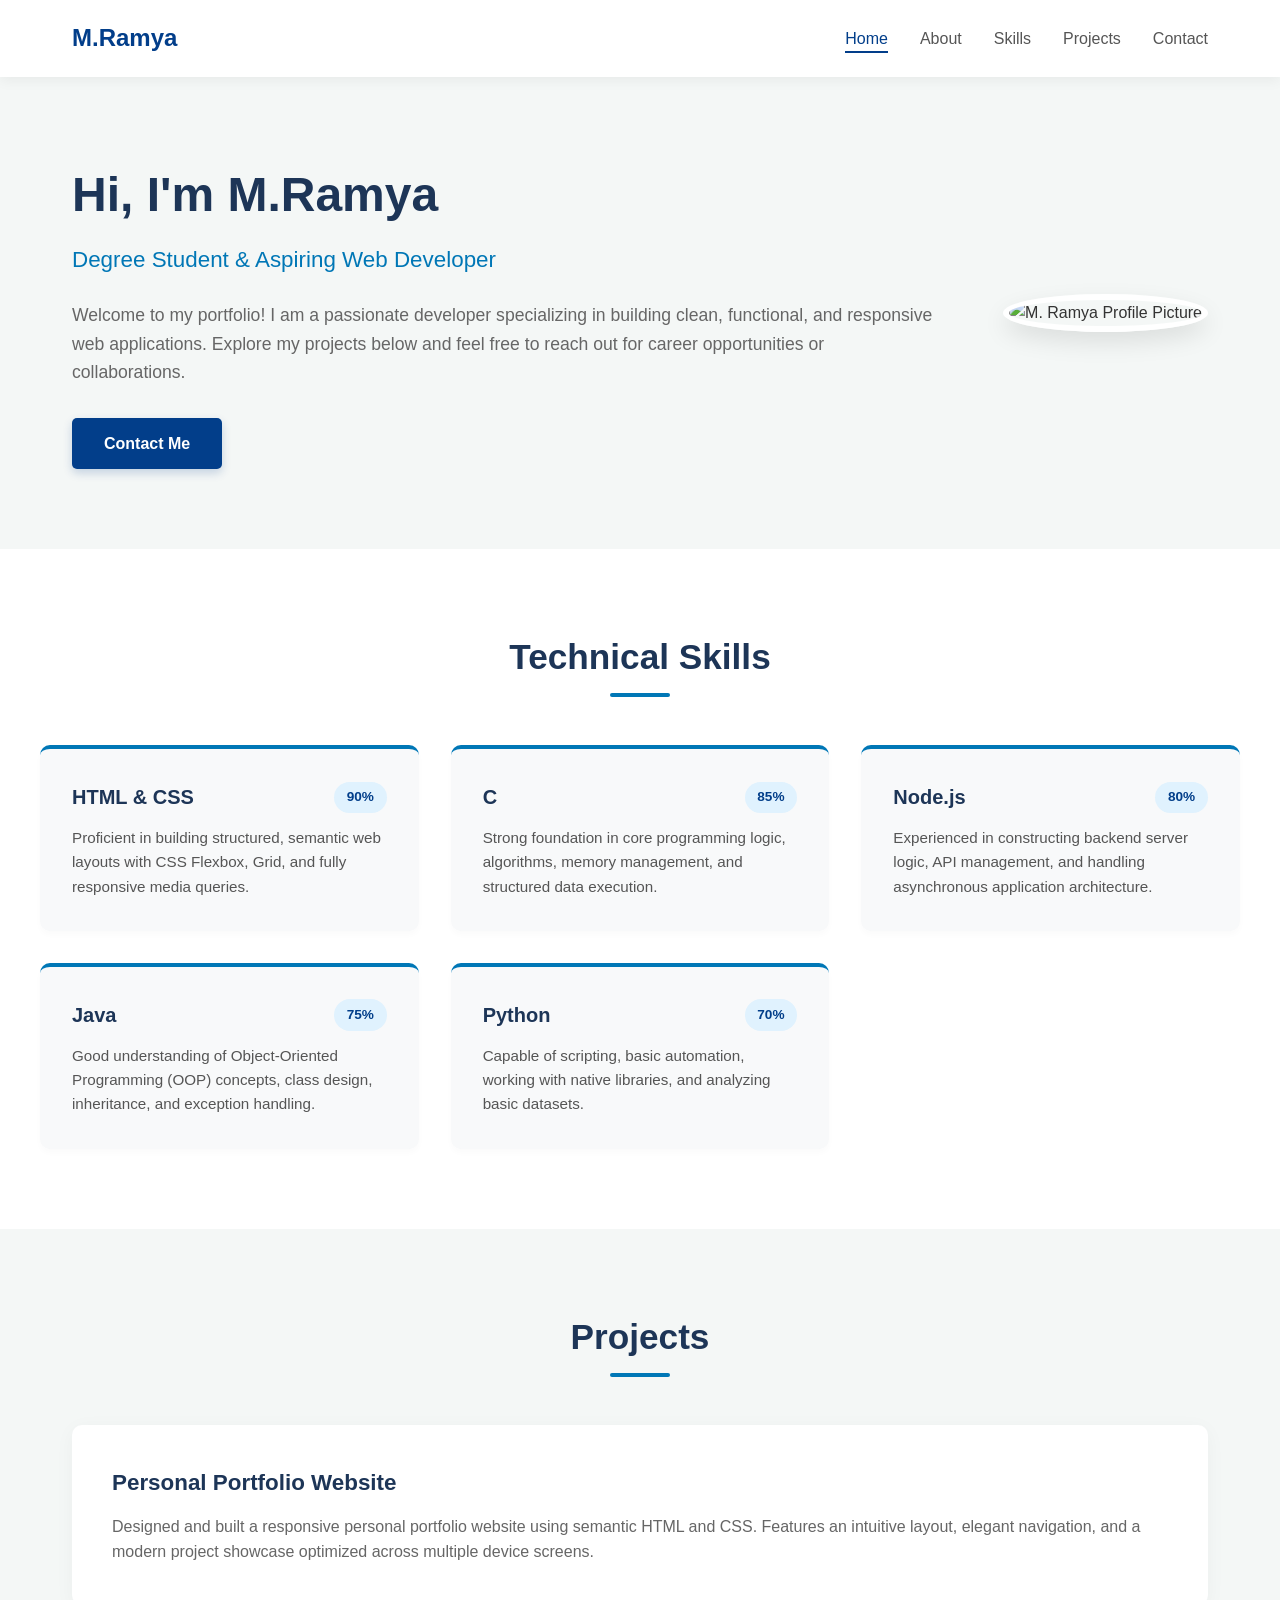
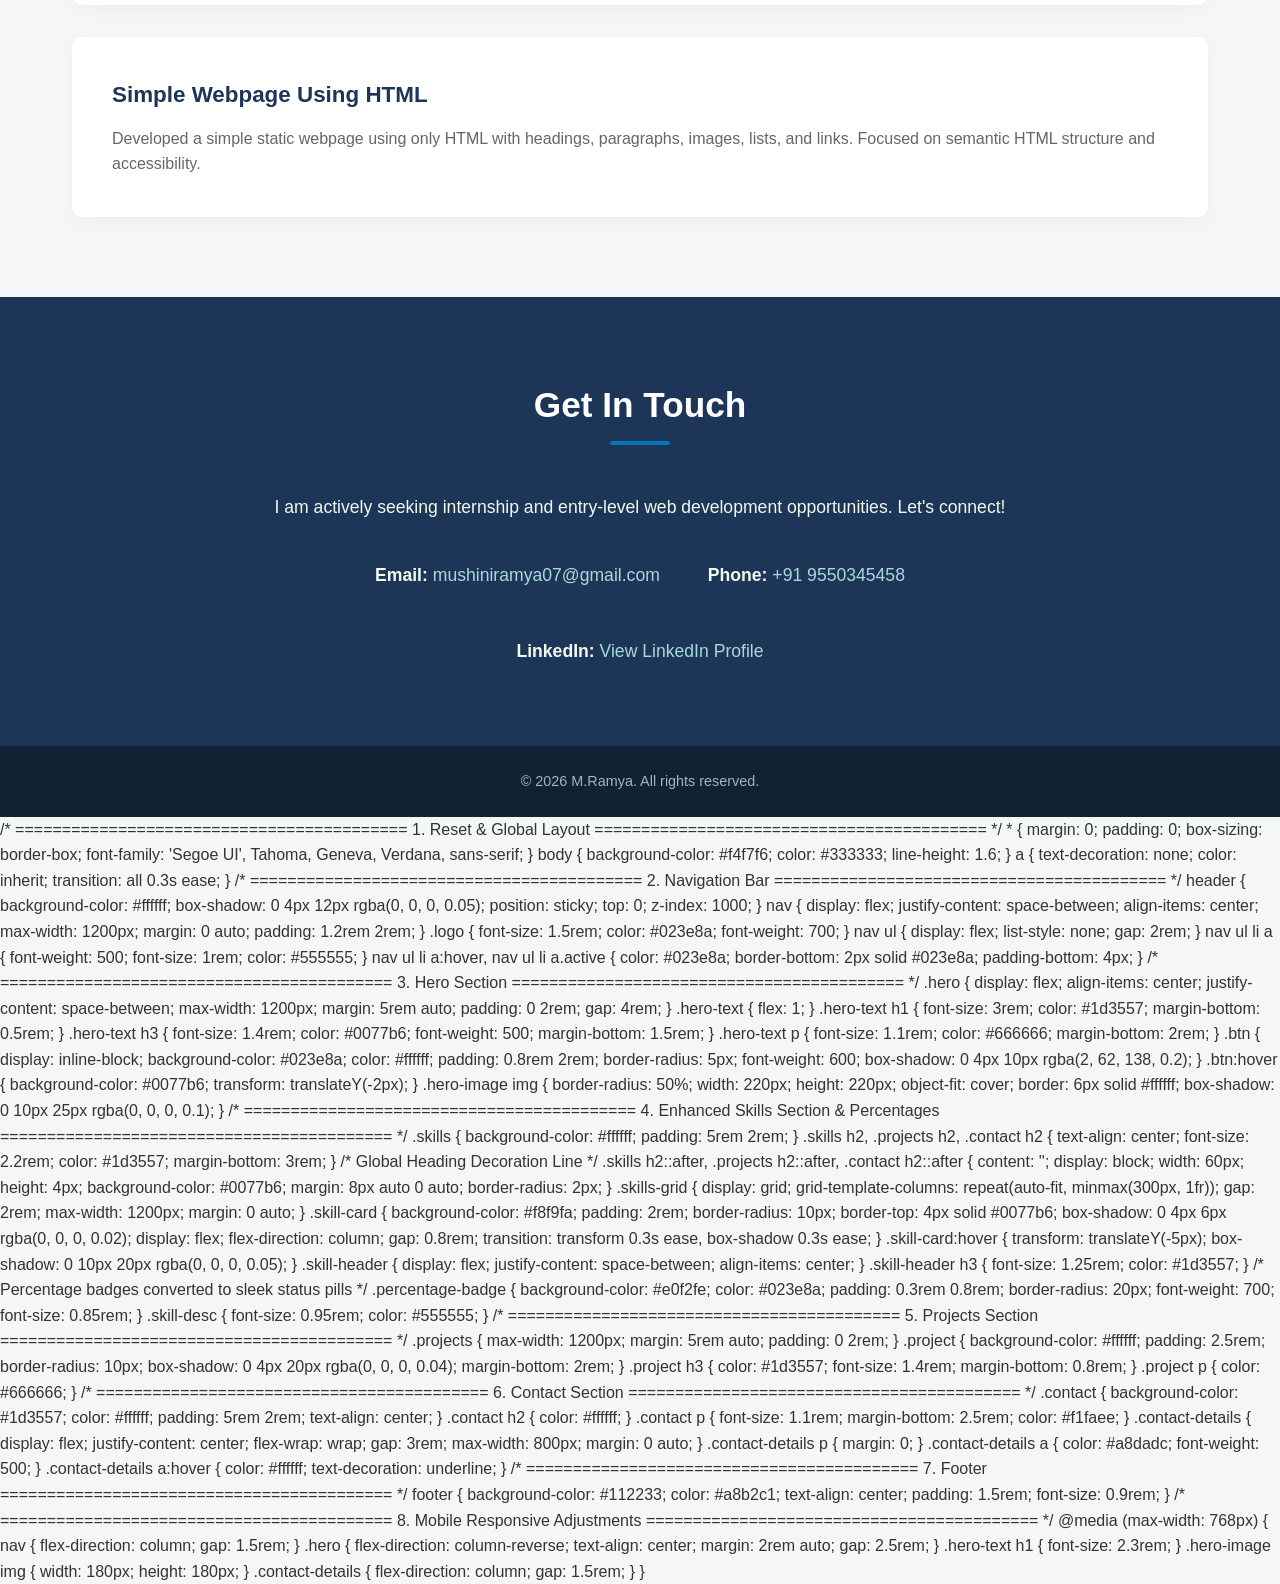
==== index.html @ 402111fc "Update and rename Home.html to index.html" ====
<!DOCTYPE html>
<html lang="en">
<head>
    <meta charset="UTF-8">
    <meta name="viewport" content="width=device-width, initial-scale=1.0">
    <title>M.Ramya | Portfolio</title>
    <link rel="stylesheet" href="style1.css">
</head>
<body>
    <header>
        <nav>
            <h2 class="logo">M.Ramya</h2>
            <ul>
                <li><a href="home.html" class="active">Home</a></li>
                <li><a href="about.html">About</a></li>   
                <li><a href="skill.html">Skills</a></li>
                <li><a href="project.html">Projects</a></li>
                <li><a href="contact.html">Contact</a></li>
            </ul>
        </nav>
    </header>

    <section class="hero">
        <div class="hero-text">
            <h1>Hi, I'm M.Ramya</h1>
            <h3>Degree Student & Aspiring Web Developer</h3>
            <p>Welcome to my portfolio! I am a passionate developer specializing in building clean, functional, and responsive web applications. Explore my projects below and feel free to reach out for career opportunities or collaborations.</p>
            <a href="contact.html" class="btn">Contact Me</a>
        </div>

        <div class="hero-image">
            <img src="download.jpg" alt="M. Ramya Profile Picture" width="150">
        </div>
    </section>

    <section class="skills">
        <h2>Technical Skills</h2>
        <div class="skills-grid">
            
            <div class="skill-card">
                <div class="skill-header">
                    <h3>HTML & CSS</h3>
                    <span class="percentage-badge">90%</span>
                </div>    
                <p class="skill-desc">Proficient in building structured, semantic web layouts with CSS Flexbox, Grid, and fully responsive media queries.</p>
            </div>    

            <div class="skill-card">
                <div class="skill-header">
                    <h3>C</h3>
                    <span class="percentage-badge">85%</span>
                </div>
                <p class="skill-desc">Strong foundation in core programming logic, algorithms, memory management, and structured data execution.</p>
            </div>

            <div class="skill-card">
                <div class="skill-header">
                    <h3>Node.js</h3>
                    <span class="percentage-badge">80%</span>
                </div>
                <p class="skill-desc">Experienced in constructing backend server logic, API management, and handling asynchronous application architecture.</p>
            </div>

            <div class="skill-card">
                <div class="skill-header">
                    <h3>Java</h3>
                    <span class="percentage-badge">75%</span>
                </div>
                <p class="skill-desc">Good understanding of Object-Oriented Programming (OOP) concepts, class design, inheritance, and exception handling.</p>
            </div>

            <div class="skill-card">
                <div class="skill-header">
                    <h3>Python</h3>
                    <span class="percentage-badge">70%</span>
                </div>
                <p class="skill-desc">Capable of scripting, basic automation, working with native libraries, and analyzing basic datasets.</p>
            </div>
        </div>
    </section>

    <section class="projects">
        <h2>Projects</h2>

        <div class="project">
            <h3>Personal Portfolio Website</h3>
            <p>
                Designed and built a responsive personal portfolio website using semantic HTML and CSS. Features an intuitive layout, elegant navigation, and a modern project showcase optimized across multiple device screens.
            </p>
        </div>

        <div class="project">
             <h3>Simple Webpage Using HTML</h3>
            <p>
                Developed a simple static webpage using only HTML with headings,
                paragraphs, images, lists, and links. Focused on semantic HTML 
                structure and accessibility.
            </p>
        </div>
    </section>

    <section class="contact" id="contact">
        <h2>Get In Touch</h2>
        <p>I am actively seeking internship and entry-level web development opportunities. Let's connect!</p>
        
        <div class="contact-details">
            <p><strong>Email:</strong> <a href="mailto:mushiniramya07@gmail.com">mushiniramya07@gmail.com</a></p>
            <p><strong>Phone:</strong> <a href="tel:+919550345458">+91 9550345458</a></p>
            <p><strong>LinkedIn:</strong> <a href="https://www.linkedin.com/in/mushini-ramya-7a89693aa?utm_source=share_via&utm_content=profile&utm_medium=member_android" target="_blank">View LinkedIn Profile</a></p>
        </div>
    </section>

    <footer>
        <p>&copy; 2026 M.Ramya. All rights reserved.</p>
    </footer>
</body>
</html>
/* ==========================================
   1. Reset & Global Layout
   ========================================== */
* {
    margin: 0;
    padding: 0;
    box-sizing: border-box;
    font-family: 'Segoe UI', Tahoma, Geneva, Verdana, sans-serif;
}

body {
    background-color: #f4f7f6;
    color: #333333;
    line-height: 1.6;
}

a {
    text-decoration: none;
    color: inherit;
    transition: all 0.3s ease;
}

/* ==========================================
   2. Navigation Bar
   ========================================== */
header {
    background-color: #ffffff;
    box-shadow: 0 4px 12px rgba(0, 0, 0, 0.05);
    position: sticky;
    top: 0;
    z-index: 1000;
}

nav {
    display: flex;
    justify-content: space-between;
    align-items: center;
    max-width: 1200px;
    margin: 0 auto;
    padding: 1.2rem 2rem;
}

.logo {
    font-size: 1.5rem;
    color: #023e8a;
    font-weight: 700;
}

nav ul {
    display: flex;
    list-style: none;
    gap: 2rem;
}

nav ul li a {
    font-weight: 500;
    font-size: 1rem;
    color: #555555;
}

nav ul li a:hover,
nav ul li a.active {
    color: #023e8a;
    border-bottom: 2px solid #023e8a;
    padding-bottom: 4px;
}

/* ==========================================
   3. Hero Section
   ========================================== */
.hero {
    display: flex;
    align-items: center;
    justify-content: space-between;
    max-width: 1200px;
    margin: 5rem auto;
    padding: 0 2rem;
    gap: 4rem;
}

.hero-text {
    flex: 1;
}

.hero-text h1 {
    font-size: 3rem;
    color: #1d3557;
    margin-bottom: 0.5rem;
}

.hero-text h3 {
    font-size: 1.4rem;
    color: #0077b6;
    font-weight: 500;
    margin-bottom: 1.5rem;
}

.hero-text p {
    font-size: 1.1rem;
    color: #666666;
    margin-bottom: 2rem;
}

.btn {
    display: inline-block;
    background-color: #023e8a;
    color: #ffffff;
    padding: 0.8rem 2rem;
    border-radius: 5px;
    font-weight: 600;
    box-shadow: 0 4px 10px rgba(2, 62, 138, 0.2);
}

.btn:hover {
    background-color: #0077b6;
    transform: translateY(-2px);
}

.hero-image img {
    border-radius: 50%;
    width: 220px;
    height: 220px;
    object-fit: cover;
    border: 6px solid #ffffff;
    box-shadow: 0 10px 25px rgba(0, 0, 0, 0.1);
}

/* ==========================================
   4. Enhanced Skills Section & Percentages
   ========================================== */
.skills {
    background-color: #ffffff;
    padding: 5rem 2rem;
}

.skills h2, .projects h2, .contact h2 {
    text-align: center;
    font-size: 2.2rem;
    color: #1d3557;
    margin-bottom: 3rem;
}

/* Global Heading Decoration Line */
.skills h2::after, .projects h2::after, .contact h2::after {
    content: '';
    display: block;
    width: 60px;
    height: 4px;
    background-color: #0077b6;
    margin: 8px auto 0 auto;
    border-radius: 2px;
}

.skills-grid {
    display: grid;
    grid-template-columns: repeat(auto-fit, minmax(300px, 1fr));
    gap: 2rem;
    max-width: 1200px;
    margin: 0 auto;
}

.skill-card {
    background-color: #f8f9fa;
    padding: 2rem;
    border-radius: 10px;
    border-top: 4px solid #0077b6;
    box-shadow: 0 4px 6px rgba(0, 0, 0, 0.02);
    display: flex;
    flex-direction: column;
    gap: 0.8rem;
    transition: transform 0.3s ease, box-shadow 0.3s ease;
}

.skill-card:hover {
    transform: translateY(-5px);
    box-shadow: 0 10px 20px rgba(0, 0, 0, 0.05);
}

.skill-header {
    display: flex;
    justify-content: space-between;
    align-items: center;
}

.skill-header h3 {
    font-size: 1.25rem;
    color: #1d3557;
}

/* Percentage badges converted to sleek status pills */
.percentage-badge {
    background-color: #e0f2fe;
    color: #023e8a;
    padding: 0.3rem 0.8rem;
    border-radius: 20px;
    font-weight: 700;
    font-size: 0.85rem;
}

.skill-desc {
    font-size: 0.95rem;
    color: #555555;
}

/* ==========================================
   5. Projects Section
   ========================================== */
.projects {
    max-width: 1200px;
    margin: 5rem auto;
    padding: 0 2rem;
}

.project {
    background-color: #ffffff;
    padding: 2.5rem;
    border-radius: 10px;
    box-shadow: 0 4px 20px rgba(0, 0, 0, 0.04);
    margin-bottom: 2rem;
}

.project h3 {
    color: #1d3557;
    font-size: 1.4rem;
    margin-bottom: 0.8rem;
}

.project p {
    color: #666666;
}

/* ==========================================
   6. Contact Section
   ========================================== */
.contact {
    background-color: #1d3557;
    color: #ffffff;
    padding: 5rem 2rem;
    text-align: center;
}

.contact h2 {
    color: #ffffff;
}

.contact p {
    font-size: 1.1rem;
    margin-bottom: 2.5rem;
    color: #f1faee;
}

.contact-details {
    display: flex;
    justify-content: center;
    flex-wrap: wrap;
    gap: 3rem;
    max-width: 800px;
    margin: 0 auto;
}

.contact-details p {
    margin: 0;
}

.contact-details a {
    color: #a8dadc;
    font-weight: 500;
}

.contact-details a:hover {
    color: #ffffff;
    text-decoration: underline;
}

/* ==========================================
   7. Footer
   ========================================== */
footer {
    background-color: #112233;
    color: #a8b2c1;
    text-align: center;
    padding: 1.5rem;
    font-size: 0.9rem;
}

/* ==========================================
   8. Mobile Responsive Adjustments
   ========================================== */
@media (max-width: 768px) {
    nav {
        flex-direction: column;
        gap: 1.5rem;
    }

    .hero {
        flex-direction: column-reverse;
        text-align: center;
        margin: 2rem auto;
        gap: 2.5rem;
    }

    .hero-text h1 {
        font-size: 2.3rem;
    }

    .hero-image img {
        width: 180px;
        height: 180px;
    }

    .contact-details {
        flex-direction: column;
        gap: 1.5rem;
    }
}
---- style1.css ----
/* ==========================================
   1. Reset & Global Layout
   ========================================== */
* {
    margin: 0;
    padding: 0;
    box-sizing: border-box;
    font-family: 'Segoe UI', Tahoma, Geneva, Verdana, sans-serif;
}

body {
    background-color: #f4f7f6;
    color: #333333;
    line-height: 1.6;
}

a {
    text-decoration: none;
    color: inherit;
    transition: all 0.3s ease;
}

/* ==========================================
   2. Navigation Bar
   ========================================== */
header {
    background-color: #ffffff;
    box-shadow: 0 4px 12px rgba(0, 0, 0, 0.05);
    position: sticky;
    top: 0;
    z-index: 1000;
}

nav {
    display: flex;
    justify-content: space-between;
    align-items: center;
    max-width: 1200px;
    margin: 0 auto;
    padding: 1.2rem 2rem;
}

.logo {
    font-size: 1.5rem;
    color: #023e8a;
    font-weight: 700;
}

nav ul {
    display: flex;
    list-style: none;
    gap: 2rem;
}

nav ul li a {
    font-weight: 500;
    font-size: 1rem;
    color: #555555;
}

nav ul li a:hover,
nav ul li a.active {
    color: #023e8a;
    border-bottom: 2px solid #023e8a;
    padding-bottom: 4px;
}

/* ==========================================
   3. Hero Section
   ========================================== */
.hero {
    display: flex;
    align-items: center;
    justify-content: space-between;
    max-width: 1200px;
    margin: 5rem auto;
    padding: 0 2rem;
    gap: 4rem;
}

.hero-text {
    flex: 1;
}

.hero-text h1 {
    font-size: 3rem;
    color: #1d3557;
    margin-bottom: 0.5rem;
}

.hero-text h3 {
    font-size: 1.4rem;
    color: #0077b6;
    font-weight: 500;
    margin-bottom: 1.5rem;
}

.hero-text p {
    font-size: 1.1rem;
    color: #666666;
    margin-bottom: 2rem;
}

.btn {
    display: inline-block;
    background-color: #023e8a;
    color: #ffffff;
    padding: 0.8rem 2rem;
    border-radius: 5px;
    font-weight: 600;
    box-shadow: 0 4px 10px rgba(2, 62, 138, 0.2);
}

.btn:hover {
    background-color: #0077b6;
    transform: translateY(-2px);
}

.hero-image img {
    border-radius: 50%;
    width: 220px;
    height: 220px;
    object-fit: cover;
    border: 6px solid #ffffff;
    box-shadow: 0 10px 25px rgba(0, 0, 0, 0.1);
}

/* ==========================================
   4. Enhanced Skills Section & Percentages
   ========================================== */
.skills {
    background-color: #ffffff;
    padding: 5rem 2rem;
}

.skills h2, .projects h2, .contact h2 {
    text-align: center;
    font-size: 2.2rem;
    color: #1d3557;
    margin-bottom: 3rem;
}

/* Global Heading Decoration Line */
.skills h2::after, .projects h2::after, .contact h2::after {
    content: '';
    display: block;
    width: 60px;
    height: 4px;
    background-color: #0077b6;
    margin: 8px auto 0 auto;
    border-radius: 2px;
}

.skills-grid {
    display: grid;
    grid-template-columns: repeat(auto-fit, minmax(300px, 1fr));
    gap: 2rem;
    max-width: 1200px;
    margin: 0 auto;
}

.skill-card {
    background-color: #f8f9fa;
    padding: 2rem;
    border-radius: 10px;
    border-top: 4px solid #0077b6;
    box-shadow: 0 4px 6px rgba(0, 0, 0, 0.02);
    display: flex;
    flex-direction: column;
    gap: 0.8rem;
    transition: transform 0.3s ease, box-shadow 0.3s ease;
}

.skill-card:hover {
    transform: translateY(-5px);
    box-shadow: 0 10px 20px rgba(0, 0, 0, 0.05);
}

.skill-header {
    display: flex;
    justify-content: space-between;
    align-items: center;
}

.skill-header h3 {
    font-size: 1.25rem;
    color: #1d3557;
}

/* Percentage badges converted to sleek status pills */
.percentage-badge {
    background-color: #e0f2fe;
    color: #023e8a;
    padding: 0.3rem 0.8rem;
    border-radius: 20px;
    font-weight: 700;
    font-size: 0.85rem;
}

.skill-desc {
    font-size: 0.95rem;
    color: #555555;
}

/* ==========================================
   5. Projects Section
   ========================================== */
.projects {
    max-width: 1200px;
    margin: 5rem auto;
    padding: 0 2rem;
}

.project {
    background-color: #ffffff;
    padding: 2.5rem;
    border-radius: 10px;
    box-shadow: 0 4px 20px rgba(0, 0, 0, 0.04);
    margin-bottom: 2rem;
}

.project h3 {
    color: #1d3557;
    font-size: 1.4rem;
    margin-bottom: 0.8rem;
}

.project p {
    color: #666666;
}

/* ==========================================
   6. Contact Section
   ========================================== */
.contact {
    background-color: #1d3557;
    color: #ffffff;
    padding: 5rem 2rem;
    text-align: center;
}

.contact h2 {
    color: #ffffff;
}

.contact p {
    font-size: 1.1rem;
    margin-bottom: 2.5rem;
    color: #f1faee;
}

.contact-details {
    display: flex;
    justify-content: center;
    flex-wrap: wrap;
    gap: 3rem;
    max-width: 800px;
    margin: 0 auto;
}

.contact-details p {
    margin: 0;
}

.contact-details a {
    color: #a8dadc;
    font-weight: 500;
}

.contact-details a:hover {
    color: #ffffff;
    text-decoration: underline;
}

/* ==========================================
   7. Footer
   ========================================== */
footer {
    background-color: #112233;
    color: #a8b2c1;
    text-align: center;
    padding: 1.5rem;
    font-size: 0.9rem;
}

/* ==========================================
   8. Mobile Responsive Adjustments
   ========================================== */
@media (max-width: 768px) {
    nav {
        flex-direction: column;
        gap: 1.5rem;
    }

    .hero {
        flex-direction: column-reverse;
        text-align: center;
        margin: 2rem auto;
        gap: 2.5rem;
    }

    .hero-text h1 {
        font-size: 2.3rem;
    }

    .hero-image img {
        width: 180px;
        height: 180px;
    }

    .contact-details {
        flex-direction: column;
        gap: 1.5rem;
    }
}
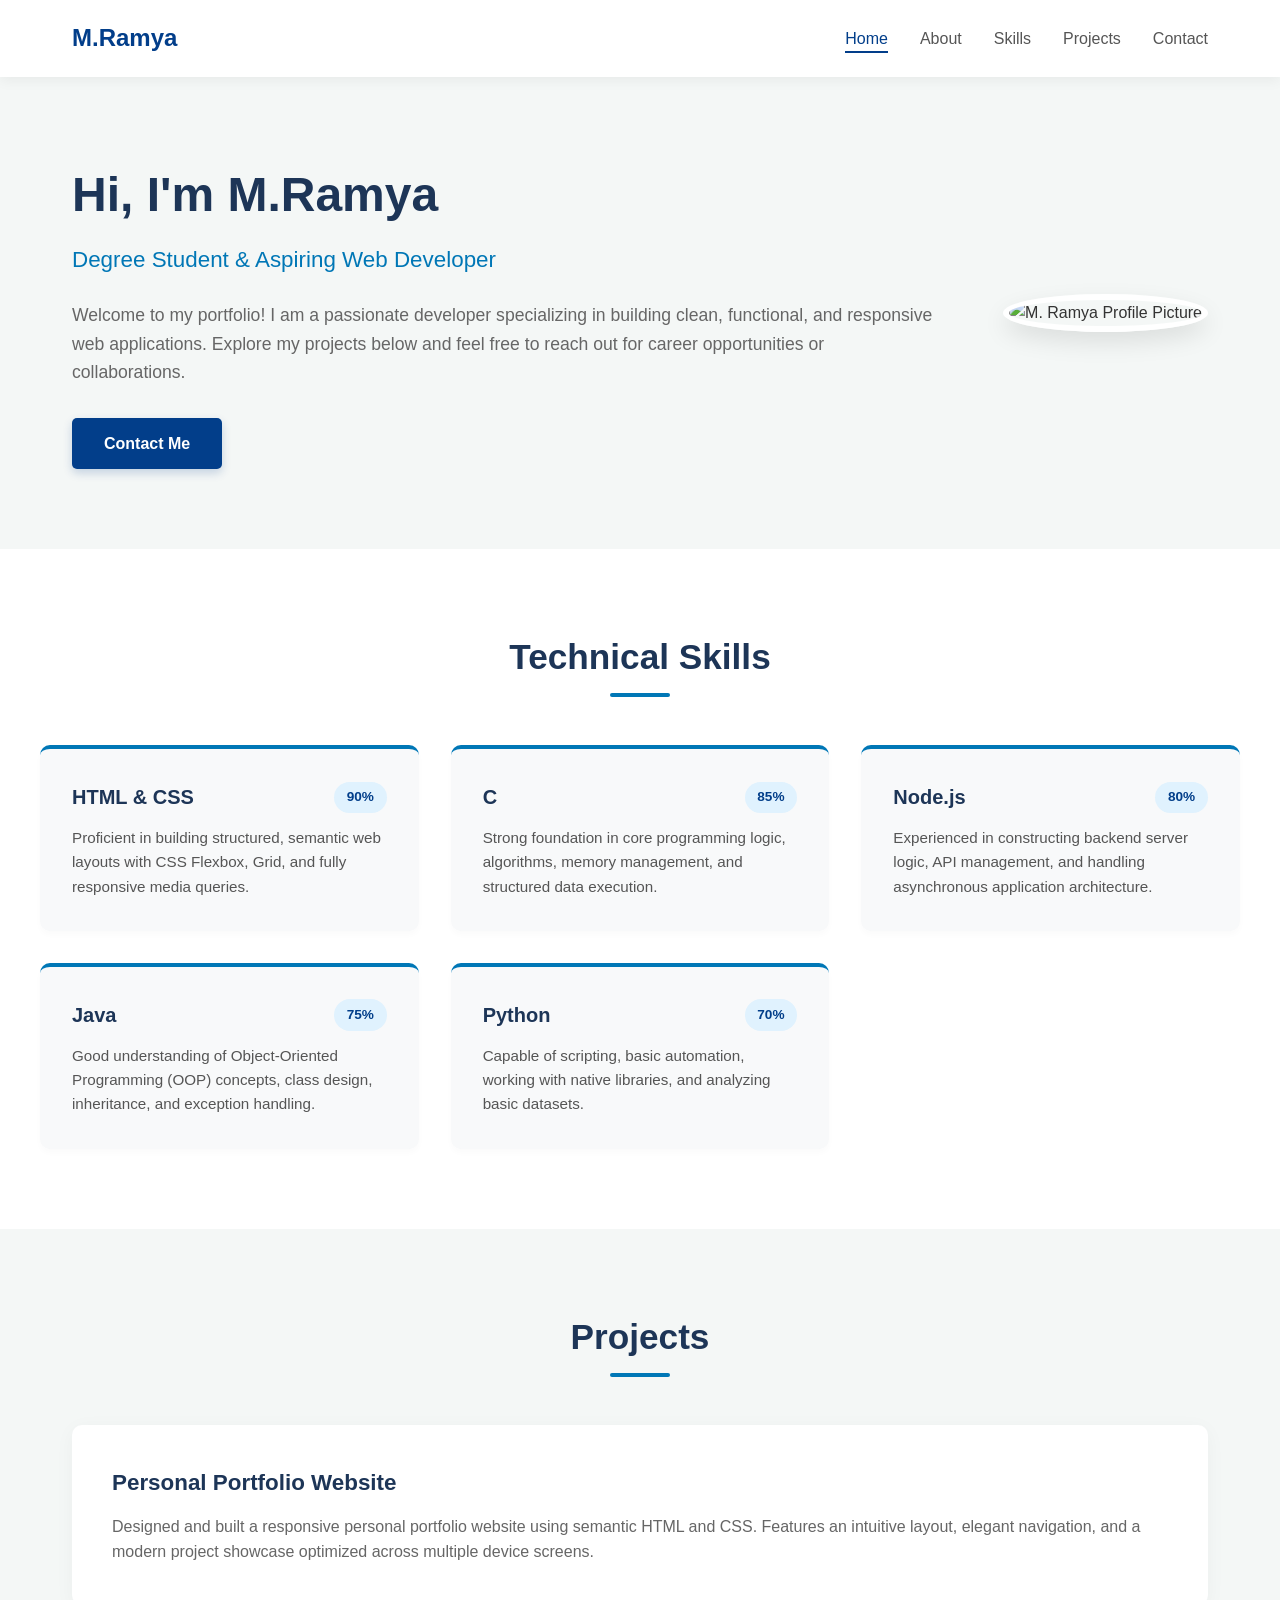
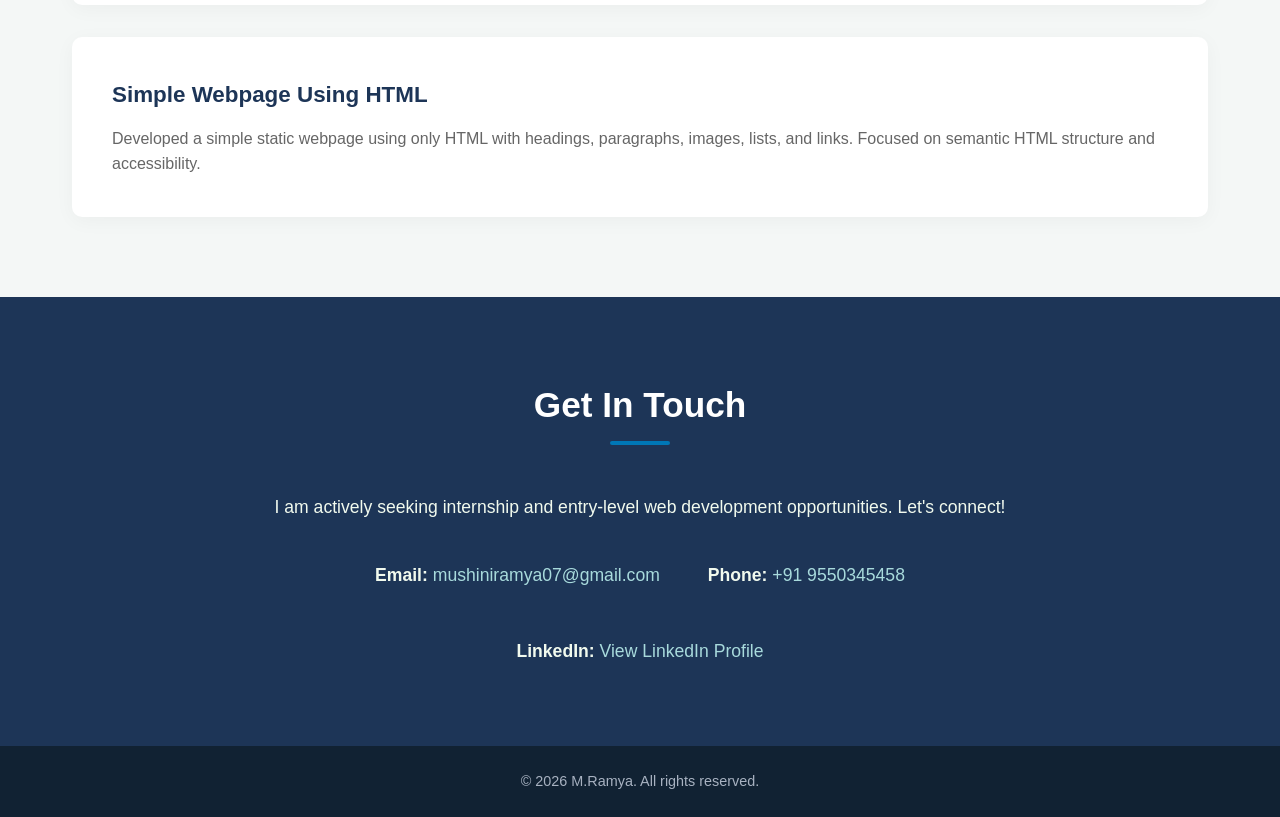
==== commit 533996c8: "Update index.html" ====
--- a/index.html
+++ b/index.html
@@ -115,318 +115,4 @@
     </footer>
 </body>
 </html>
-/* ==========================================
-   1. Reset & Global Layout
-   ========================================== */
-* {
-    margin: 0;
-    padding: 0;
-    box-sizing: border-box;
-    font-family: 'Segoe UI', Tahoma, Geneva, Verdana, sans-serif;
-}
-
-body {
-    background-color: #f4f7f6;
-    color: #333333;
-    line-height: 1.6;
-}
-
-a {
-    text-decoration: none;
-    color: inherit;
-    transition: all 0.3s ease;
-}
-
-/* ==========================================
-   2. Navigation Bar
-   ========================================== */
-header {
-    background-color: #ffffff;
-    box-shadow: 0 4px 12px rgba(0, 0, 0, 0.05);
-    position: sticky;
-    top: 0;
-    z-index: 1000;
-}
-
-nav {
-    display: flex;
-    justify-content: space-between;
-    align-items: center;
-    max-width: 1200px;
-    margin: 0 auto;
-    padding: 1.2rem 2rem;
-}
-
-.logo {
-    font-size: 1.5rem;
-    color: #023e8a;
-    font-weight: 700;
-}
-
-nav ul {
-    display: flex;
-    list-style: none;
-    gap: 2rem;
-}
-
-nav ul li a {
-    font-weight: 500;
-    font-size: 1rem;
-    color: #555555;
-}
-
-nav ul li a:hover,
-nav ul li a.active {
-    color: #023e8a;
-    border-bottom: 2px solid #023e8a;
-    padding-bottom: 4px;
-}
-
-/* ==========================================
-   3. Hero Section
-   ========================================== */
-.hero {
-    display: flex;
-    align-items: center;
-    justify-content: space-between;
-    max-width: 1200px;
-    margin: 5rem auto;
-    padding: 0 2rem;
-    gap: 4rem;
-}
-
-.hero-text {
-    flex: 1;
-}
-
-.hero-text h1 {
-    font-size: 3rem;
-    color: #1d3557;
-    margin-bottom: 0.5rem;
-}
-
-.hero-text h3 {
-    font-size: 1.4rem;
-    color: #0077b6;
-    font-weight: 500;
-    margin-bottom: 1.5rem;
-}
-
-.hero-text p {
-    font-size: 1.1rem;
-    color: #666666;
-    margin-bottom: 2rem;
-}
-
-.btn {
-    display: inline-block;
-    background-color: #023e8a;
-    color: #ffffff;
-    padding: 0.8rem 2rem;
-    border-radius: 5px;
-    font-weight: 600;
-    box-shadow: 0 4px 10px rgba(2, 62, 138, 0.2);
-}
-
-.btn:hover {
-    background-color: #0077b6;
-    transform: translateY(-2px);
-}
-
-.hero-image img {
-    border-radius: 50%;
-    width: 220px;
-    height: 220px;
-    object-fit: cover;
-    border: 6px solid #ffffff;
-    box-shadow: 0 10px 25px rgba(0, 0, 0, 0.1);
-}
-
-/* ==========================================
-   4. Enhanced Skills Section & Percentages
-   ========================================== */
-.skills {
-    background-color: #ffffff;
-    padding: 5rem 2rem;
-}
-
-.skills h2, .projects h2, .contact h2 {
-    text-align: center;
-    font-size: 2.2rem;
-    color: #1d3557;
-    margin-bottom: 3rem;
-}
-
-/* Global Heading Decoration Line */
-.skills h2::after, .projects h2::after, .contact h2::after {
-    content: '';
-    display: block;
-    width: 60px;
-    height: 4px;
-    background-color: #0077b6;
-    margin: 8px auto 0 auto;
-    border-radius: 2px;
-}
-
-.skills-grid {
-    display: grid;
-    grid-template-columns: repeat(auto-fit, minmax(300px, 1fr));
-    gap: 2rem;
-    max-width: 1200px;
-    margin: 0 auto;
-}
-
-.skill-card {
-    background-color: #f8f9fa;
-    padding: 2rem;
-    border-radius: 10px;
-    border-top: 4px solid #0077b6;
-    box-shadow: 0 4px 6px rgba(0, 0, 0, 0.02);
-    display: flex;
-    flex-direction: column;
-    gap: 0.8rem;
-    transition: transform 0.3s ease, box-shadow 0.3s ease;
-}
-
-.skill-card:hover {
-    transform: translateY(-5px);
-    box-shadow: 0 10px 20px rgba(0, 0, 0, 0.05);
-}
-
-.skill-header {
-    display: flex;
-    justify-content: space-between;
-    align-items: center;
-}
-
-.skill-header h3 {
-    font-size: 1.25rem;
-    color: #1d3557;
-}
-
-/* Percentage badges converted to sleek status pills */
-.percentage-badge {
-    background-color: #e0f2fe;
-    color: #023e8a;
-    padding: 0.3rem 0.8rem;
-    border-radius: 20px;
-    font-weight: 700;
-    font-size: 0.85rem;
-}
-
-.skill-desc {
-    font-size: 0.95rem;
-    color: #555555;
-}
-
-/* ==========================================
-   5. Projects Section
-   ========================================== */
-.projects {
-    max-width: 1200px;
-    margin: 5rem auto;
-    padding: 0 2rem;
-}
-
-.project {
-    background-color: #ffffff;
-    padding: 2.5rem;
-    border-radius: 10px;
-    box-shadow: 0 4px 20px rgba(0, 0, 0, 0.04);
-    margin-bottom: 2rem;
-}
-
-.project h3 {
-    color: #1d3557;
-    font-size: 1.4rem;
-    margin-bottom: 0.8rem;
-}
-
-.project p {
-    color: #666666;
-}
-
-/* ==========================================
-   6. Contact Section
-   ========================================== */
-.contact {
-    background-color: #1d3557;
-    color: #ffffff;
-    padding: 5rem 2rem;
-    text-align: center;
-}
-
-.contact h2 {
-    color: #ffffff;
-}
-
-.contact p {
-    font-size: 1.1rem;
-    margin-bottom: 2.5rem;
-    color: #f1faee;
-}
-
-.contact-details {
-    display: flex;
-    justify-content: center;
-    flex-wrap: wrap;
-    gap: 3rem;
-    max-width: 800px;
-    margin: 0 auto;
-}
-
-.contact-details p {
-    margin: 0;
-}
-
-.contact-details a {
-    color: #a8dadc;
-    font-weight: 500;
-}
-
-.contact-details a:hover {
-    color: #ffffff;
-    text-decoration: underline;
-}
-
-/* ==========================================
-   7. Footer
-   ========================================== */
-footer {
-    background-color: #112233;
-    color: #a8b2c1;
-    text-align: center;
-    padding: 1.5rem;
-    font-size: 0.9rem;
-}
-
-/* ==========================================
-   8. Mobile Responsive Adjustments
-   ========================================== */
-@media (max-width: 768px) {
-    nav {
-        flex-direction: column;
-        gap: 1.5rem;
-    }
-
-    .hero {
-        flex-direction: column-reverse;
-        text-align: center;
-        margin: 2rem auto;
-        gap: 2.5rem;
-    }
-
-    .hero-text h1 {
-        font-size: 2.3rem;
-    }
-
-    .hero-image img {
-        width: 180px;
-        height: 180px;
-    }
-
-    .contact-details {
-        flex-direction: column;
-        gap: 1.5rem;
-    }
-}
+    
